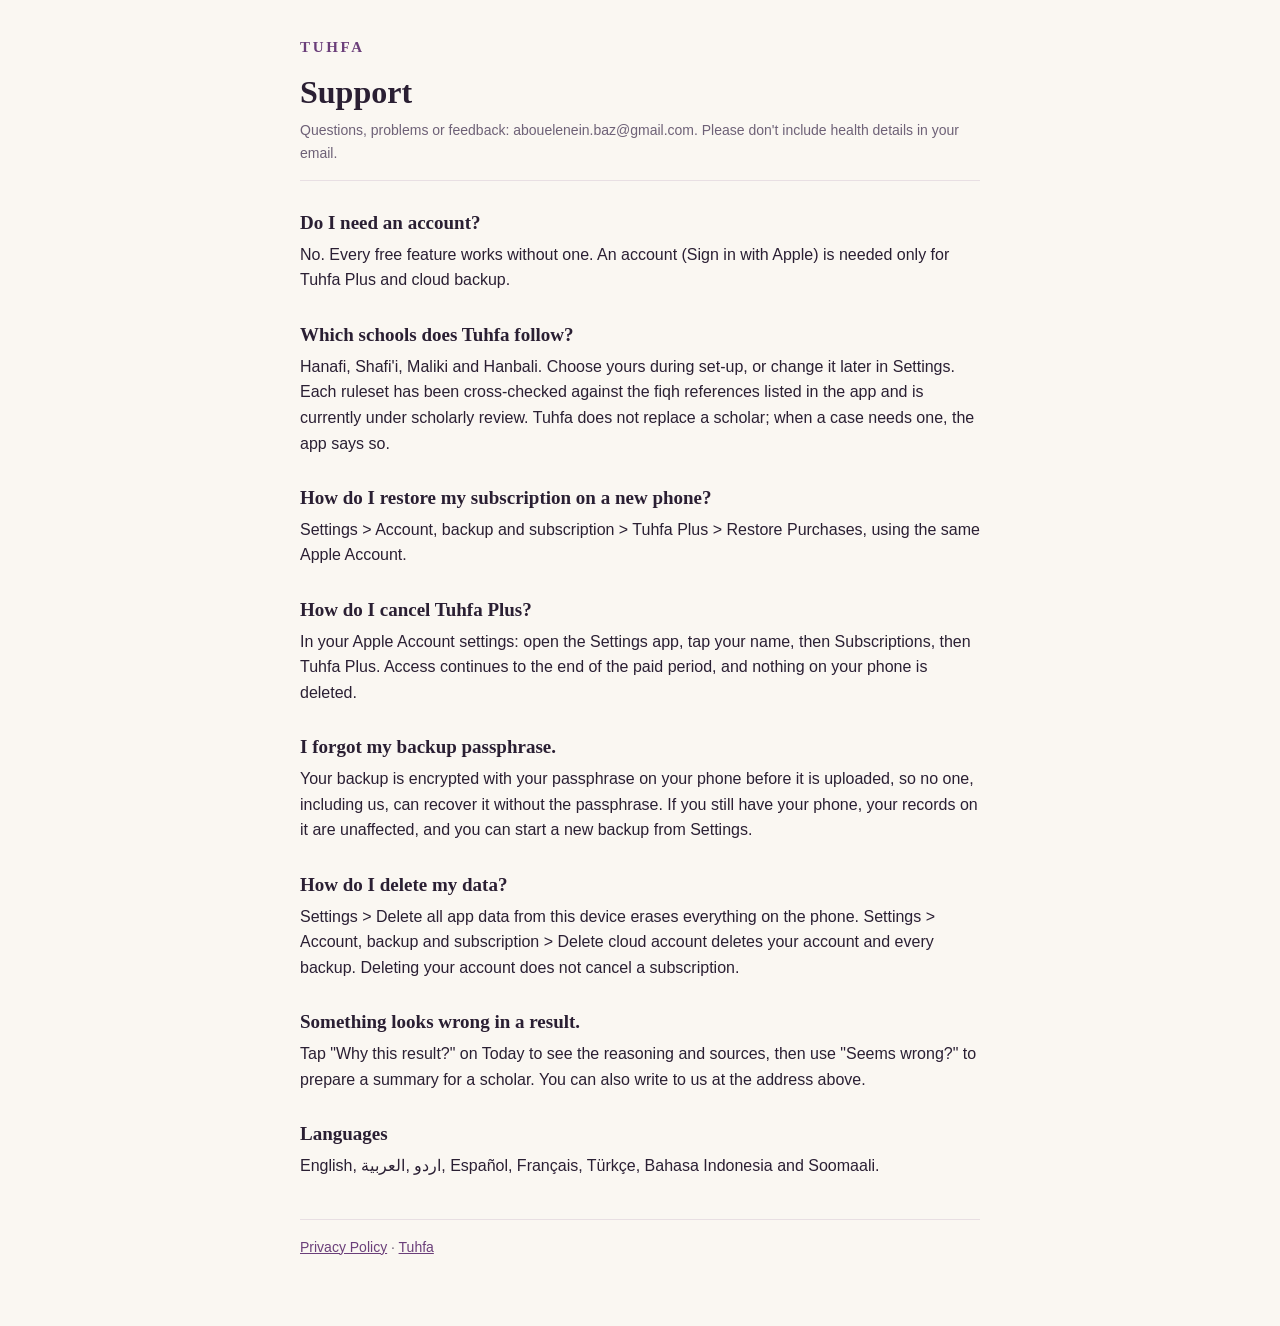
==== support.html @ 00811b8e "Tuhfa privacy policy and support pages Co-Authored-By: Claude Opus 5.5 <noreply@anthropic.com>" ====
<!doctype html>
<html lang="en">
<head>
<meta charset="utf-8">
<meta name="viewport" content="width=device-width, initial-scale=1">
<title>Support — Tuhfa</title>
<link rel="stylesheet" href="style.css">
</head>
<body>
<main>
<p class="brand"><a href="./">Tuhfa</a></p>
<h1>Support</h1>
<p class="meta">Questions, problems or feedback: <span class="mail">abouelenein.baz@gmail.com</span>. Please don't include health details in your email.</p>

<h2>Do I need an account?</h2>
<p>No. Every free feature works without one. An account (Sign in with Apple) is needed only for Tuhfa Plus and cloud backup.</p>

<h2>Which schools does Tuhfa follow?</h2>
<p>Hanafi, Shafi'i, Maliki and Hanbali. Choose yours during set-up, or change it later in Settings. Each ruleset has been cross-checked against the fiqh references listed in the app and is currently under scholarly review. Tuhfa does not replace a scholar; when a case needs one, the app says so.</p>

<h2>How do I restore my subscription on a new phone?</h2>
<p>Settings &gt; Account, backup and subscription &gt; Tuhfa Plus &gt; Restore Purchases, using the same Apple Account.</p>

<h2>How do I cancel Tuhfa Plus?</h2>
<p>In your Apple Account settings: open the Settings app, tap your name, then Subscriptions, then Tuhfa Plus. Access continues to the end of the paid period, and nothing on your phone is deleted.</p>

<h2>I forgot my backup passphrase.</h2>
<p>Your backup is encrypted with your passphrase on your phone before it is uploaded, so no one, including us, can recover it without the passphrase. If you still have your phone, your records on it are unaffected, and you can start a new backup from Settings.</p>

<h2>How do I delete my data?</h2>
<p>Settings &gt; Delete all app data from this device erases everything on the phone. Settings &gt; Account, backup and subscription &gt; Delete cloud account deletes your account and every backup. Deleting your account does not cancel a subscription.</p>

<h2>Something looks wrong in a result.</h2>
<p>Tap "Why this result?" on Today to see the reasoning and sources, then use "Seems wrong?" to prepare a summary for a scholar. You can also write to us at the address above.</p>

<h2>Languages</h2>
<p>English, <span lang="ar" dir="rtl">العربية</span>, <span lang="ur" dir="rtl">اردو</span>, Español, Français, Türkçe, Bahasa Indonesia and Soomaali.</p>

<p class="foot"><a href="privacy.html">Privacy Policy</a> · <a href="./">Tuhfa</a></p>
</main>
</body>
</html>
---- style.css ----
:root {
  --bg: #FAF7F2; --ink: #2A1F33; --muted: #6E6177; --accent: #6B3F7A; --line: #E8DFE3;
  color-scheme: light;
}
@media (prefers-color-scheme: dark) {
  :root { --bg: #17131D; --ink: #F1EBF3; --muted: #B3A7BB; --accent: #D9A8E6; --line: #352C40; color-scheme: dark; }
}
* { box-sizing: border-box; }
body {
  margin: 0; background: var(--bg); color: var(--ink);
  font: 16px/1.6 -apple-system, BlinkMacSystemFont, "Segoe UI", "Noto Sans", "Noto Sans Arabic", sans-serif;
  padding: 40px max(16px, env(safe-area-inset-right)) 56px max(16px, env(safe-area-inset-left));
}
main { max-width: 680px; margin: 0 auto; }
.brand { font: 600 15px/1 Georgia, "Times New Roman", serif; letter-spacing: .18em; text-transform: uppercase; color: var(--accent); margin: 0 0 18px; }
.brand a { color: inherit; text-decoration: none; }
h1 { font: 600 32px/1.2 Georgia, "Times New Roman", serif; margin: 0 0 8px; text-wrap: balance; }
h2 { font: 600 19px/1.3 Georgia, "Times New Roman", serif; margin: 30px 0 6px; }
p, li { margin: 0 0 12px; }
.meta { color: var(--muted); font-size: 14px; border-bottom: 1px solid var(--line); padding-bottom: 16px; }
.mail { user-select: all; }
a { color: var(--accent); }
a:focus-visible { outline: 2px solid var(--accent); outline-offset: 2px; }
.links { padding-left: 18px; }
.foot { margin-top: 40px; border-top: 1px solid var(--line); padding-top: 16px; font-size: 14px; color: var(--muted); }
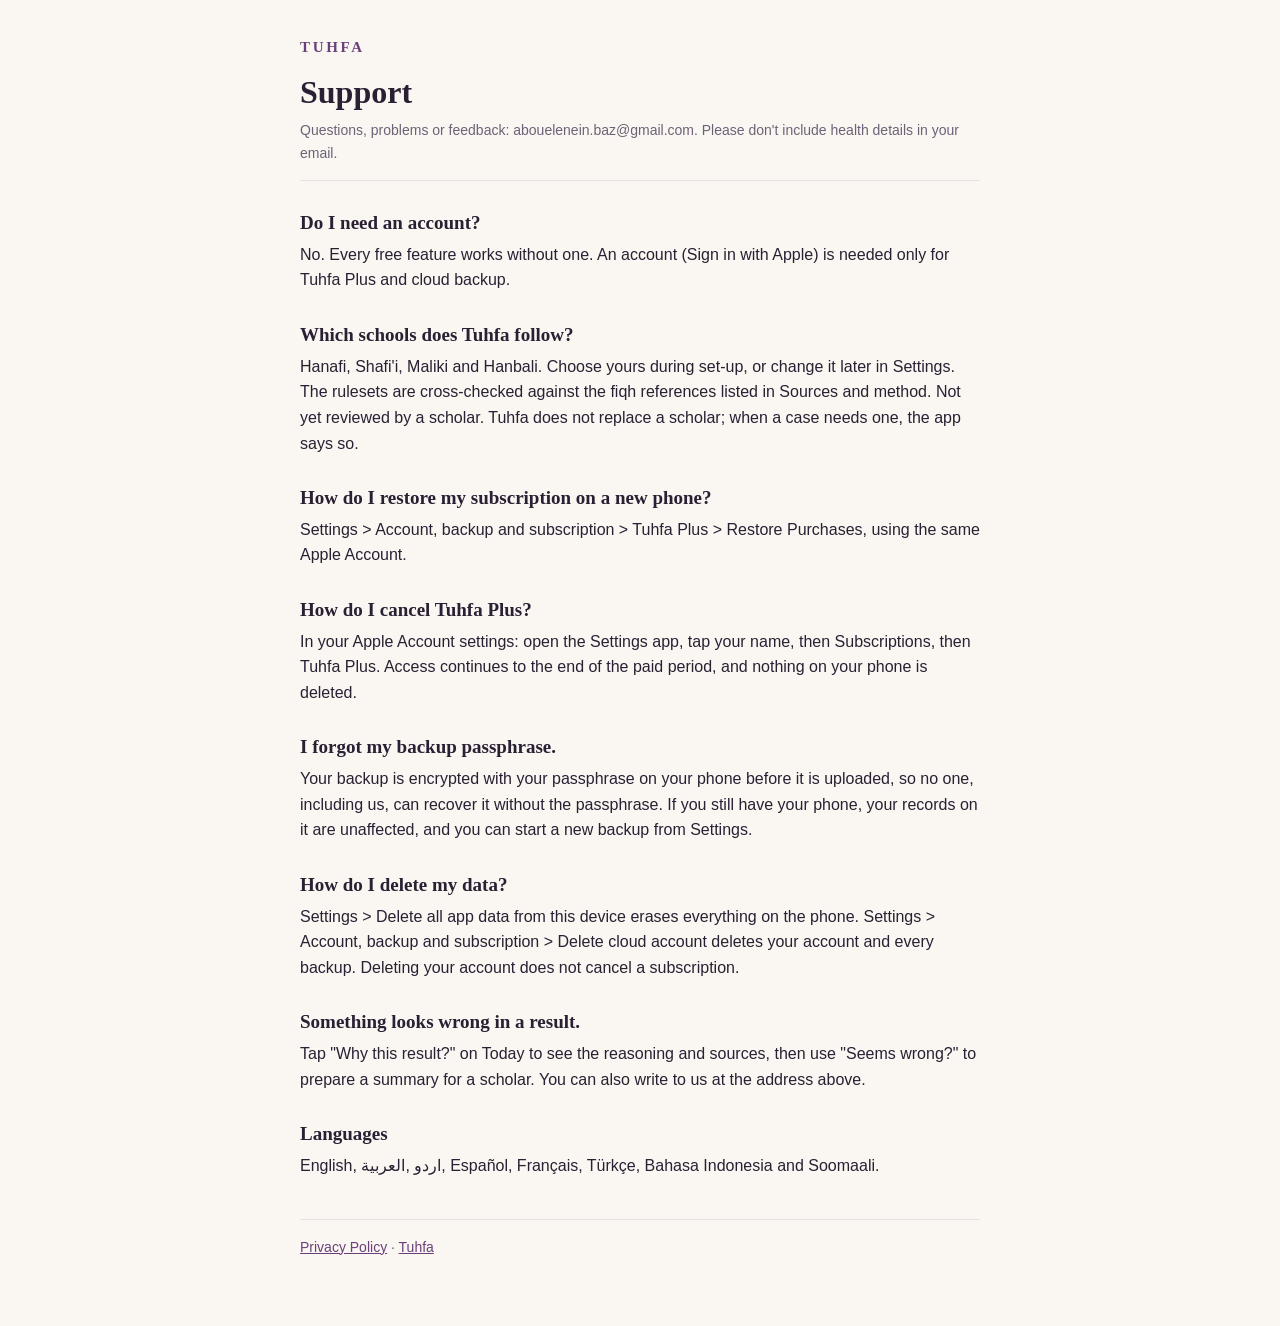
==== commit 9fc5a3bb: "Support page: review status per D-106 (not yet reviewed by a scholar) Co-Authored-By: Claude Opus 5." ====
--- a/support.html
+++ b/support.html
@@ -16,7 +16,7 @@
 <p>No. Every free feature works without one. An account (Sign in with Apple) is needed only for Tuhfa Plus and cloud backup.</p>
 
 <h2>Which schools does Tuhfa follow?</h2>
-<p>Hanafi, Shafi'i, Maliki and Hanbali. Choose yours during set-up, or change it later in Settings. Each ruleset has been cross-checked against the fiqh references listed in the app and is currently under scholarly review. Tuhfa does not replace a scholar; when a case needs one, the app says so.</p>
+<p>Hanafi, Shafi'i, Maliki and Hanbali. Choose yours during set-up, or change it later in Settings. The rulesets are cross-checked against the fiqh references listed in Sources and method. Not yet reviewed by a scholar. Tuhfa does not replace a scholar; when a case needs one, the app says so.</p>
 
 <h2>How do I restore my subscription on a new phone?</h2>
 <p>Settings &gt; Account, backup and subscription &gt; Tuhfa Plus &gt; Restore Purchases, using the same Apple Account.</p>
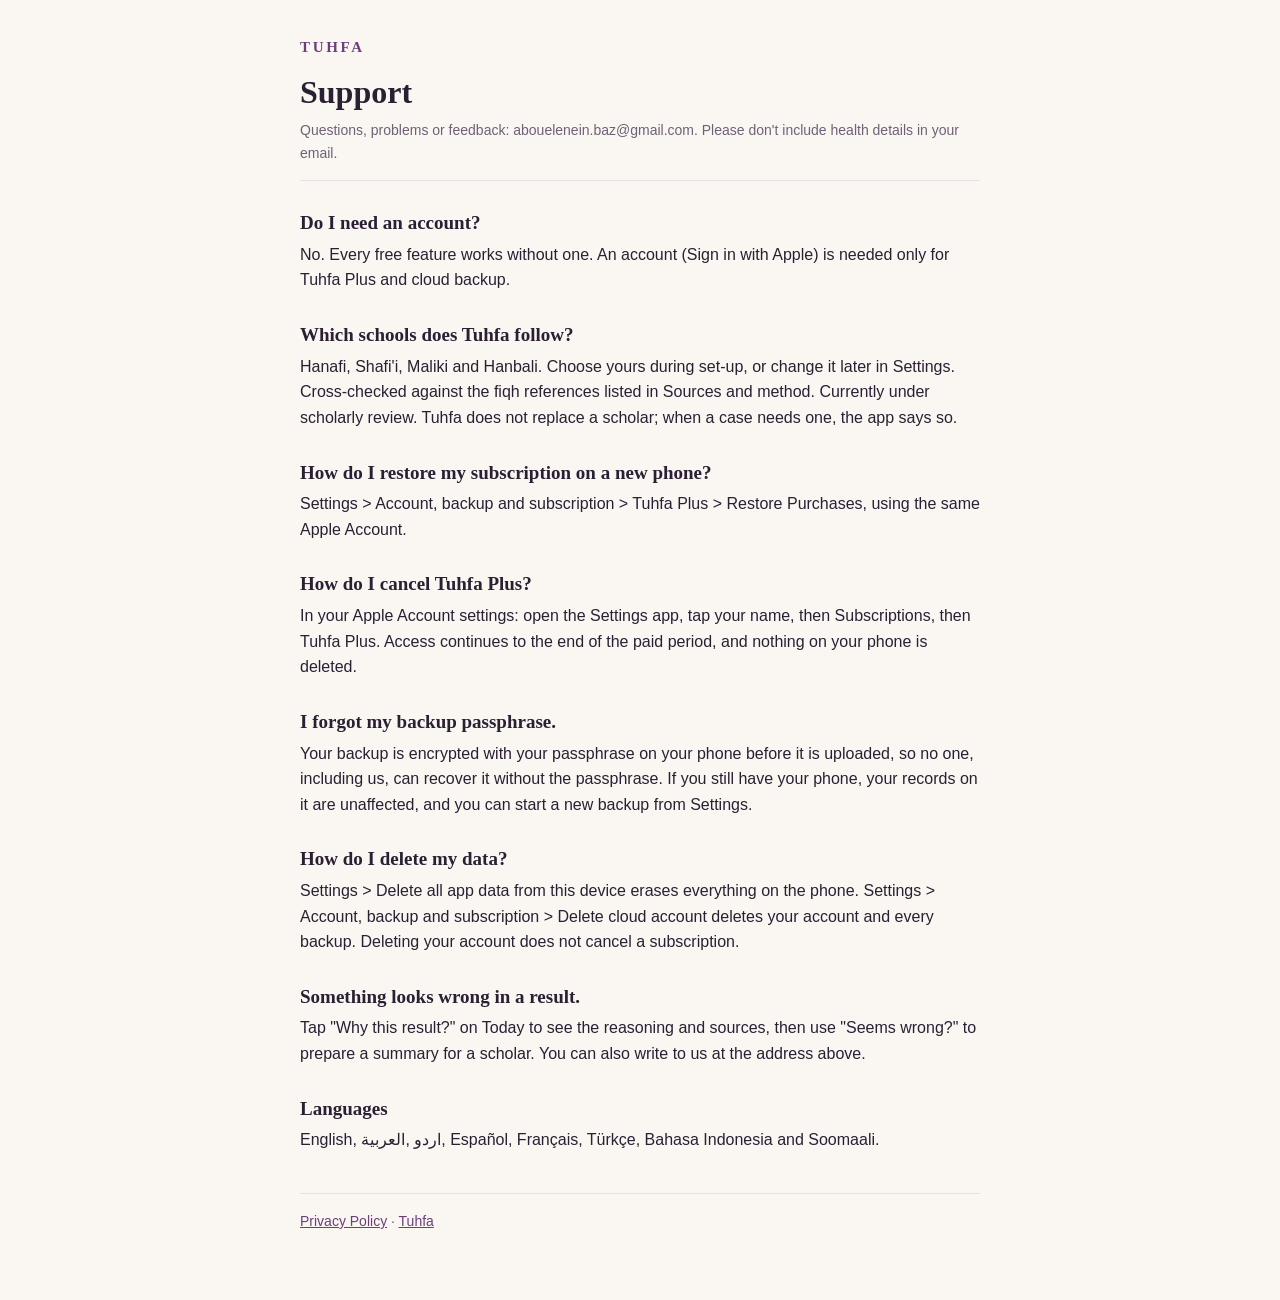
==== commit 7b7b4e50: "Support page: review status per D-106 as revised by the owner Co-Authored-By: Claude Opus 5.5 <norep" ====
--- a/support.html
+++ b/support.html
@@ -16,7 +16,7 @@
 <p>No. Every free feature works without one. An account (Sign in with Apple) is needed only for Tuhfa Plus and cloud backup.</p>
 
 <h2>Which schools does Tuhfa follow?</h2>
-<p>Hanafi, Shafi'i, Maliki and Hanbali. Choose yours during set-up, or change it later in Settings. The rulesets are cross-checked against the fiqh references listed in Sources and method. Not yet reviewed by a scholar. Tuhfa does not replace a scholar; when a case needs one, the app says so.</p>
+<p>Hanafi, Shafi'i, Maliki and Hanbali. Choose yours during set-up, or change it later in Settings. Cross-checked against the fiqh references listed in Sources and method. Currently under scholarly review. Tuhfa does not replace a scholar; when a case needs one, the app says so.</p>
 
 <h2>How do I restore my subscription on a new phone?</h2>
 <p>Settings &gt; Account, backup and subscription &gt; Tuhfa Plus &gt; Restore Purchases, using the same Apple Account.</p>
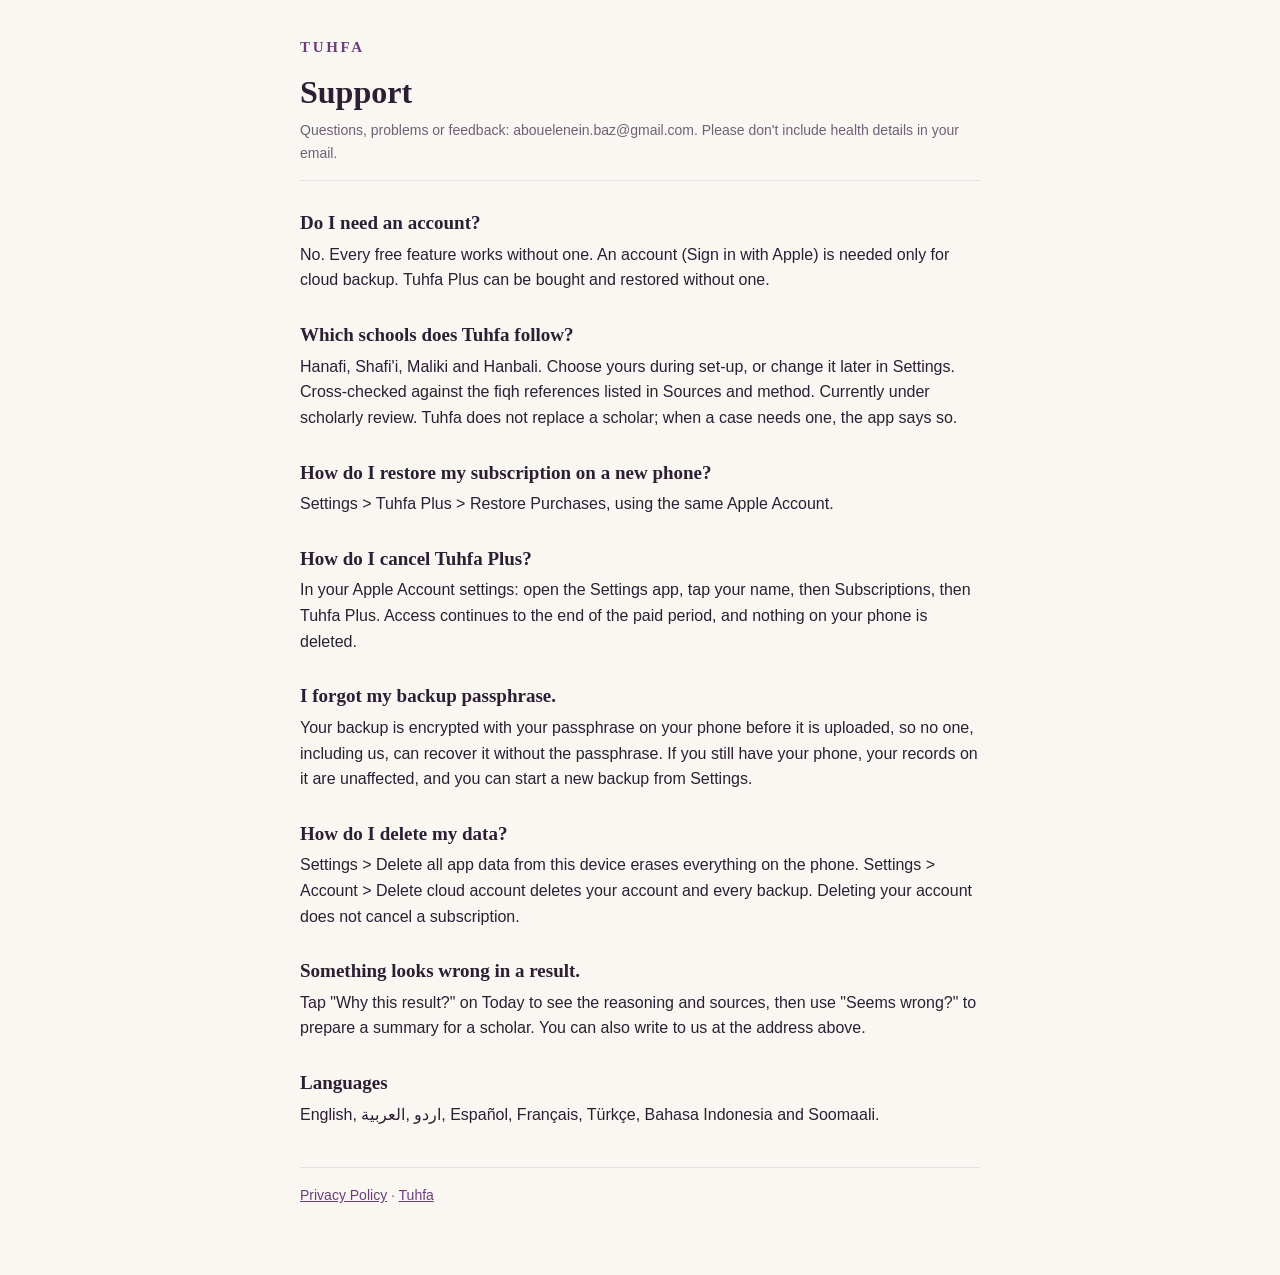
==== commit f2e2dde4: "Support and privacy pages: Plus needs no account (Tuhfa 1.1, D-134/D-135) Support: an account is nee" ====
--- a/support.html
+++ b/support.html
@@ -13,13 +13,13 @@
 <p class="meta">Questions, problems or feedback: <span class="mail">abouelenein.baz@gmail.com</span>. Please don't include health details in your email.</p>
 
 <h2>Do I need an account?</h2>
-<p>No. Every free feature works without one. An account (Sign in with Apple) is needed only for Tuhfa Plus and cloud backup.</p>
+<p>No. Every free feature works without one. An account (Sign in with Apple) is needed only for cloud backup. Tuhfa Plus can be bought and restored without one.</p>
 
 <h2>Which schools does Tuhfa follow?</h2>
 <p>Hanafi, Shafi'i, Maliki and Hanbali. Choose yours during set-up, or change it later in Settings. Cross-checked against the fiqh references listed in Sources and method. Currently under scholarly review. Tuhfa does not replace a scholar; when a case needs one, the app says so.</p>
 
 <h2>How do I restore my subscription on a new phone?</h2>
-<p>Settings &gt; Account, backup and subscription &gt; Tuhfa Plus &gt; Restore Purchases, using the same Apple Account.</p>
+<p>Settings &gt; Tuhfa Plus &gt; Restore Purchases, using the same Apple Account.</p>
 
 <h2>How do I cancel Tuhfa Plus?</h2>
 <p>In your Apple Account settings: open the Settings app, tap your name, then Subscriptions, then Tuhfa Plus. Access continues to the end of the paid period, and nothing on your phone is deleted.</p>
@@ -28,7 +28,7 @@
 <p>Your backup is encrypted with your passphrase on your phone before it is uploaded, so no one, including us, can recover it without the passphrase. If you still have your phone, your records on it are unaffected, and you can start a new backup from Settings.</p>
 
 <h2>How do I delete my data?</h2>
-<p>Settings &gt; Delete all app data from this device erases everything on the phone. Settings &gt; Account, backup and subscription &gt; Delete cloud account deletes your account and every backup. Deleting your account does not cancel a subscription.</p>
+<p>Settings &gt; Delete all app data from this device erases everything on the phone. Settings &gt; Account &gt; Delete cloud account deletes your account and every backup. Deleting your account does not cancel a subscription.</p>
 
 <h2>Something looks wrong in a result.</h2>
 <p>Tap "Why this result?" on Today to see the reasoning and sources, then use "Seems wrong?" to prepare a summary for a scholar. You can also write to us at the address above.</p>
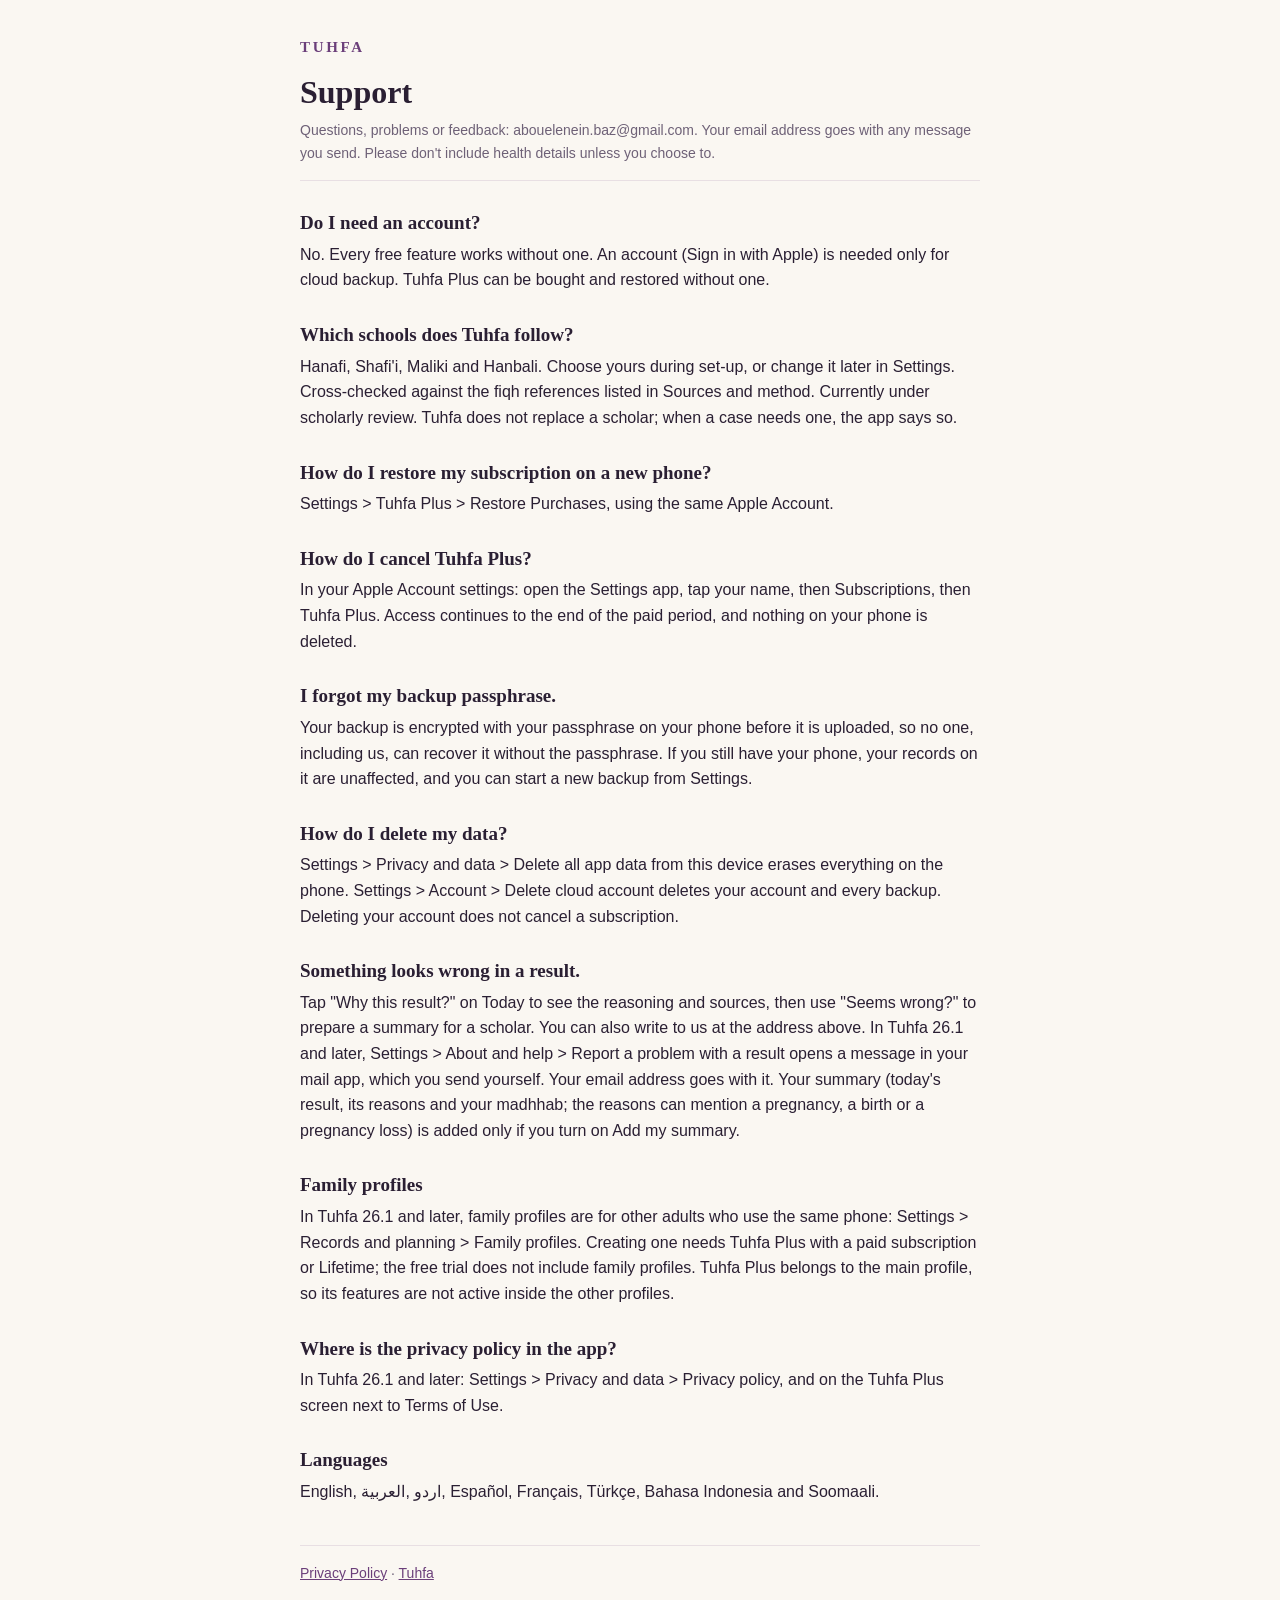
==== commit f03b39e8: "Privacy and support pages: factual fixes for Tuhfa 26.1 Privacy policy (effective 22 November 2026):" ====
--- a/support.html
+++ b/support.html
@@ -10,7 +10,7 @@
 <main>
 <p class="brand"><a href="./">Tuhfa</a></p>
 <h1>Support</h1>
-<p class="meta">Questions, problems or feedback: <span class="mail">abouelenein.baz@gmail.com</span>. Please don't include health details in your email.</p>
+<p class="meta">Questions, problems or feedback: <span class="mail">abouelenein.baz@gmail.com</span>. Your email address goes with any message you send. Please don't include health details unless you choose to.</p>
 
 <h2>Do I need an account?</h2>
 <p>No. Every free feature works without one. An account (Sign in with Apple) is needed only for cloud backup. Tuhfa Plus can be bought and restored without one.</p>
@@ -28,10 +28,16 @@
 <p>Your backup is encrypted with your passphrase on your phone before it is uploaded, so no one, including us, can recover it without the passphrase. If you still have your phone, your records on it are unaffected, and you can start a new backup from Settings.</p>
 
 <h2>How do I delete my data?</h2>
-<p>Settings &gt; Delete all app data from this device erases everything on the phone. Settings &gt; Account &gt; Delete cloud account deletes your account and every backup. Deleting your account does not cancel a subscription.</p>
+<p>Settings &gt; Privacy and data &gt; Delete all app data from this device erases everything on the phone. Settings &gt; Account &gt; Delete cloud account deletes your account and every backup. Deleting your account does not cancel a subscription.</p>
 
 <h2>Something looks wrong in a result.</h2>
-<p>Tap "Why this result?" on Today to see the reasoning and sources, then use "Seems wrong?" to prepare a summary for a scholar. You can also write to us at the address above.</p>
+<p>Tap "Why this result?" on Today to see the reasoning and sources, then use "Seems wrong?" to prepare a summary for a scholar. You can also write to us at the address above. In Tuhfa 26.1 and later, Settings &gt; About and help &gt; Report a problem with a result opens a message in your mail app, which you send yourself. Your email address goes with it. Your summary (today's result, its reasons and your madhhab; the reasons can mention a pregnancy, a birth or a pregnancy loss) is added only if you turn on Add my summary.</p>
+
+<h2>Family profiles</h2>
+<p>In Tuhfa 26.1 and later, family profiles are for other adults who use the same phone: Settings &gt; Records and planning &gt; Family profiles. Creating one needs Tuhfa Plus with a paid subscription or Lifetime; the free trial does not include family profiles. Tuhfa Plus belongs to the main profile, so its features are not active inside the other profiles.</p>
+
+<h2>Where is the privacy policy in the app?</h2>
+<p>In Tuhfa 26.1 and later: Settings &gt; Privacy and data &gt; Privacy policy, and on the Tuhfa Plus screen next to Terms of Use.</p>
 
 <h2>Languages</h2>
 <p>English, <span lang="ar" dir="rtl">العربية</span>, <span lang="ur" dir="rtl">اردو</span>, Español, Français, Türkçe, Bahasa Indonesia and Soomaali.</p>
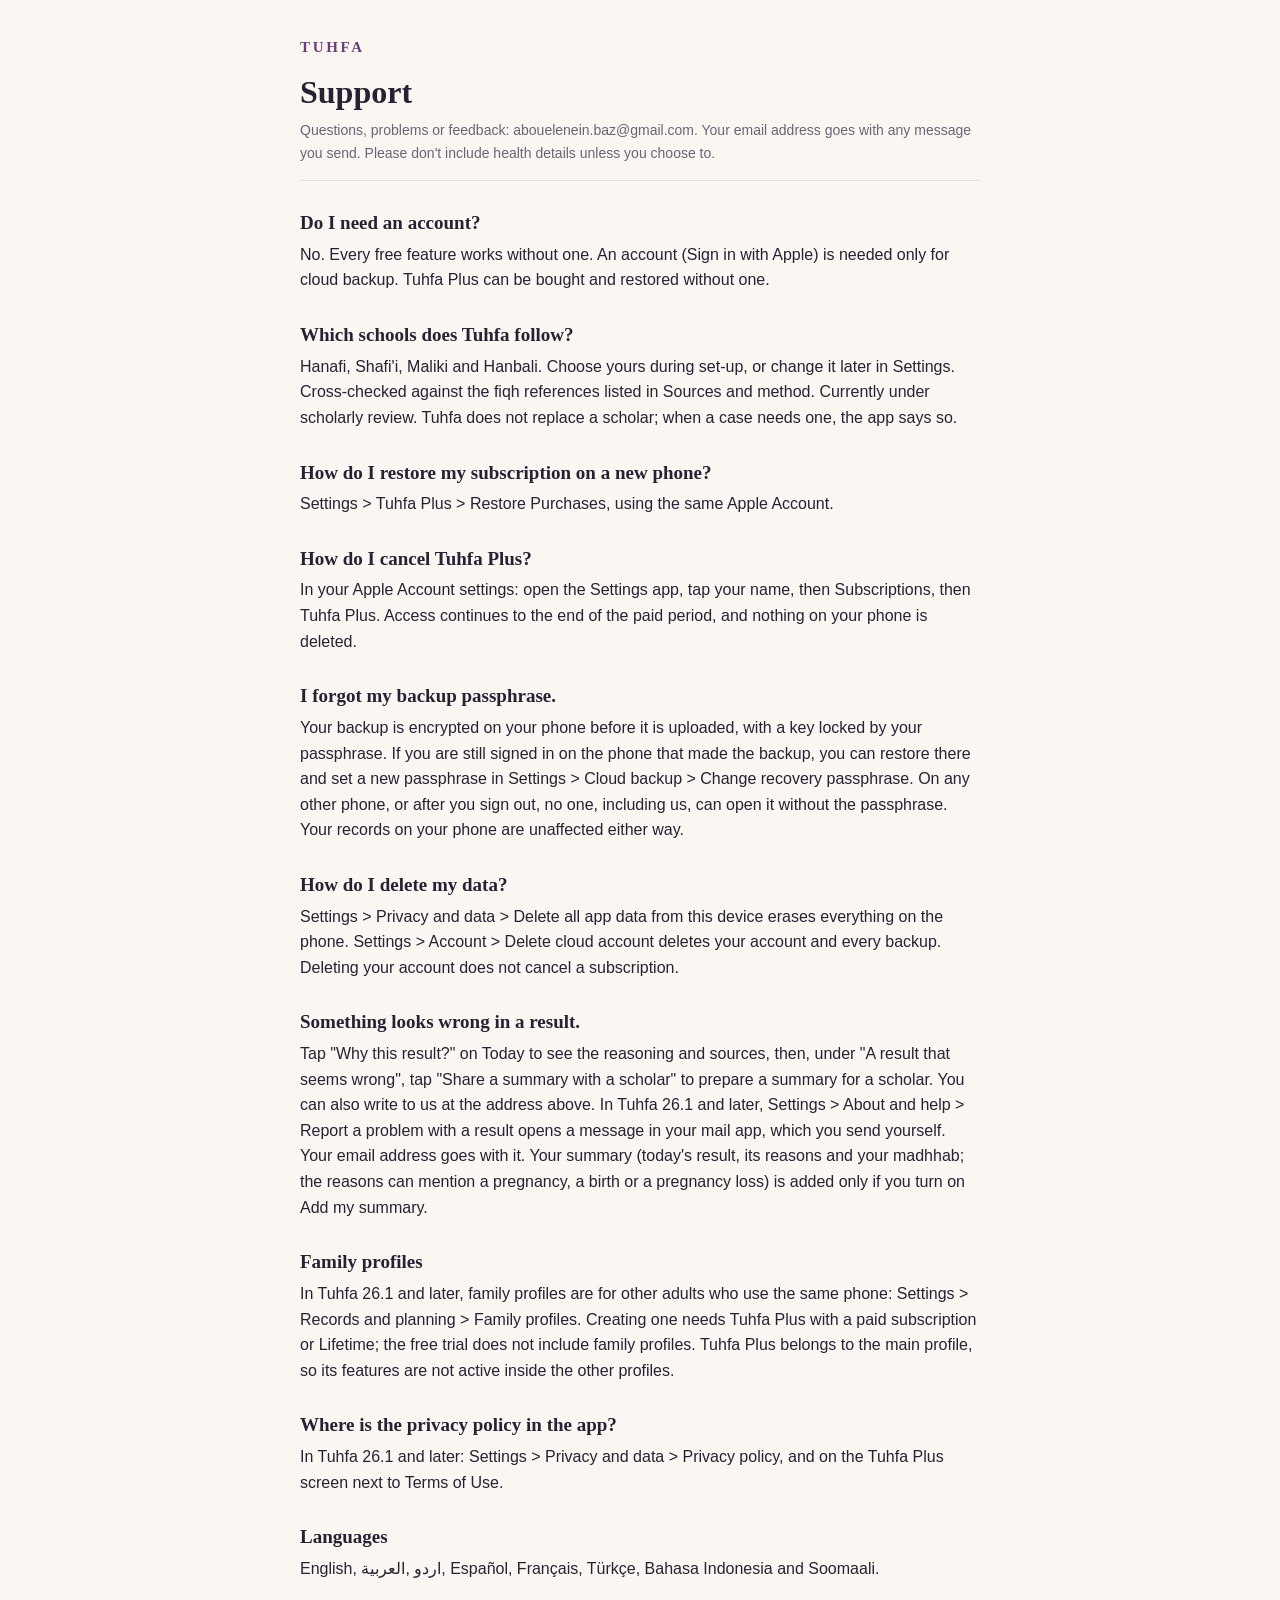
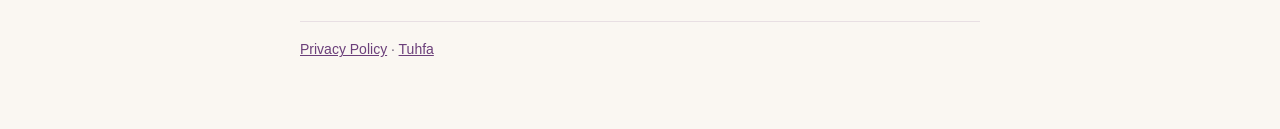
==== commit f461bc6a: "Support and privacy: passphrase and restore wording matches the app; real Why-screen labels; text su" ====
--- a/support.html
+++ b/support.html
@@ -25,13 +25,13 @@
 <p>In your Apple Account settings: open the Settings app, tap your name, then Subscriptions, then Tuhfa Plus. Access continues to the end of the paid period, and nothing on your phone is deleted.</p>
 
 <h2>I forgot my backup passphrase.</h2>
-<p>Your backup is encrypted with your passphrase on your phone before it is uploaded, so no one, including us, can recover it without the passphrase. If you still have your phone, your records on it are unaffected, and you can start a new backup from Settings.</p>
+<p>Your backup is encrypted on your phone before it is uploaded, with a key locked by your passphrase. If you are still signed in on the phone that made the backup, you can restore there and set a new passphrase in Settings &gt; Cloud backup &gt; Change recovery passphrase. On any other phone, or after you sign out, no one, including us, can open it without the passphrase. Your records on your phone are unaffected either way.</p>
 
 <h2>How do I delete my data?</h2>
 <p>Settings &gt; Privacy and data &gt; Delete all app data from this device erases everything on the phone. Settings &gt; Account &gt; Delete cloud account deletes your account and every backup. Deleting your account does not cancel a subscription.</p>
 
 <h2>Something looks wrong in a result.</h2>
-<p>Tap "Why this result?" on Today to see the reasoning and sources, then use "Seems wrong?" to prepare a summary for a scholar. You can also write to us at the address above. In Tuhfa 26.1 and later, Settings &gt; About and help &gt; Report a problem with a result opens a message in your mail app, which you send yourself. Your email address goes with it. Your summary (today's result, its reasons and your madhhab; the reasons can mention a pregnancy, a birth or a pregnancy loss) is added only if you turn on Add my summary.</p>
+<p>Tap "Why this result?" on Today to see the reasoning and sources, then, under "A result that seems wrong", tap "Share a summary with a scholar" to prepare a summary for a scholar. You can also write to us at the address above. In Tuhfa 26.1 and later, Settings &gt; About and help &gt; Report a problem with a result opens a message in your mail app, which you send yourself. Your email address goes with it. Your summary (today's result, its reasons and your madhhab; the reasons can mention a pregnancy, a birth or a pregnancy loss) is added only if you turn on Add my summary.</p>
 
 <h2>Family profiles</h2>
 <p>In Tuhfa 26.1 and later, family profiles are for other adults who use the same phone: Settings &gt; Records and planning &gt; Family profiles. Creating one needs Tuhfa Plus with a paid subscription or Lifetime; the free trial does not include family profiles. Tuhfa Plus belongs to the main profile, so its features are not active inside the other profiles.</p>
--- a/style.css
+++ b/style.css
@@ -16,6 +16,7 @@
 .brand a { color: inherit; text-decoration: none; }
 h1 { font: 600 32px/1.2 Georgia, "Times New Roman", serif; margin: 0 0 8px; text-wrap: balance; }
 h2 { font: 600 19px/1.3 Georgia, "Times New Roman", serif; margin: 30px 0 6px; }
+h3 { font: 600 16px/1.4 -apple-system, BlinkMacSystemFont, "Segoe UI", "Noto Sans", sans-serif; margin: 18px 0 4px; }
 p, li { margin: 0 0 12px; }
 .meta { color: var(--muted); font-size: 14px; border-bottom: 1px solid var(--line); padding-bottom: 16px; }
 .mail { user-select: all; }
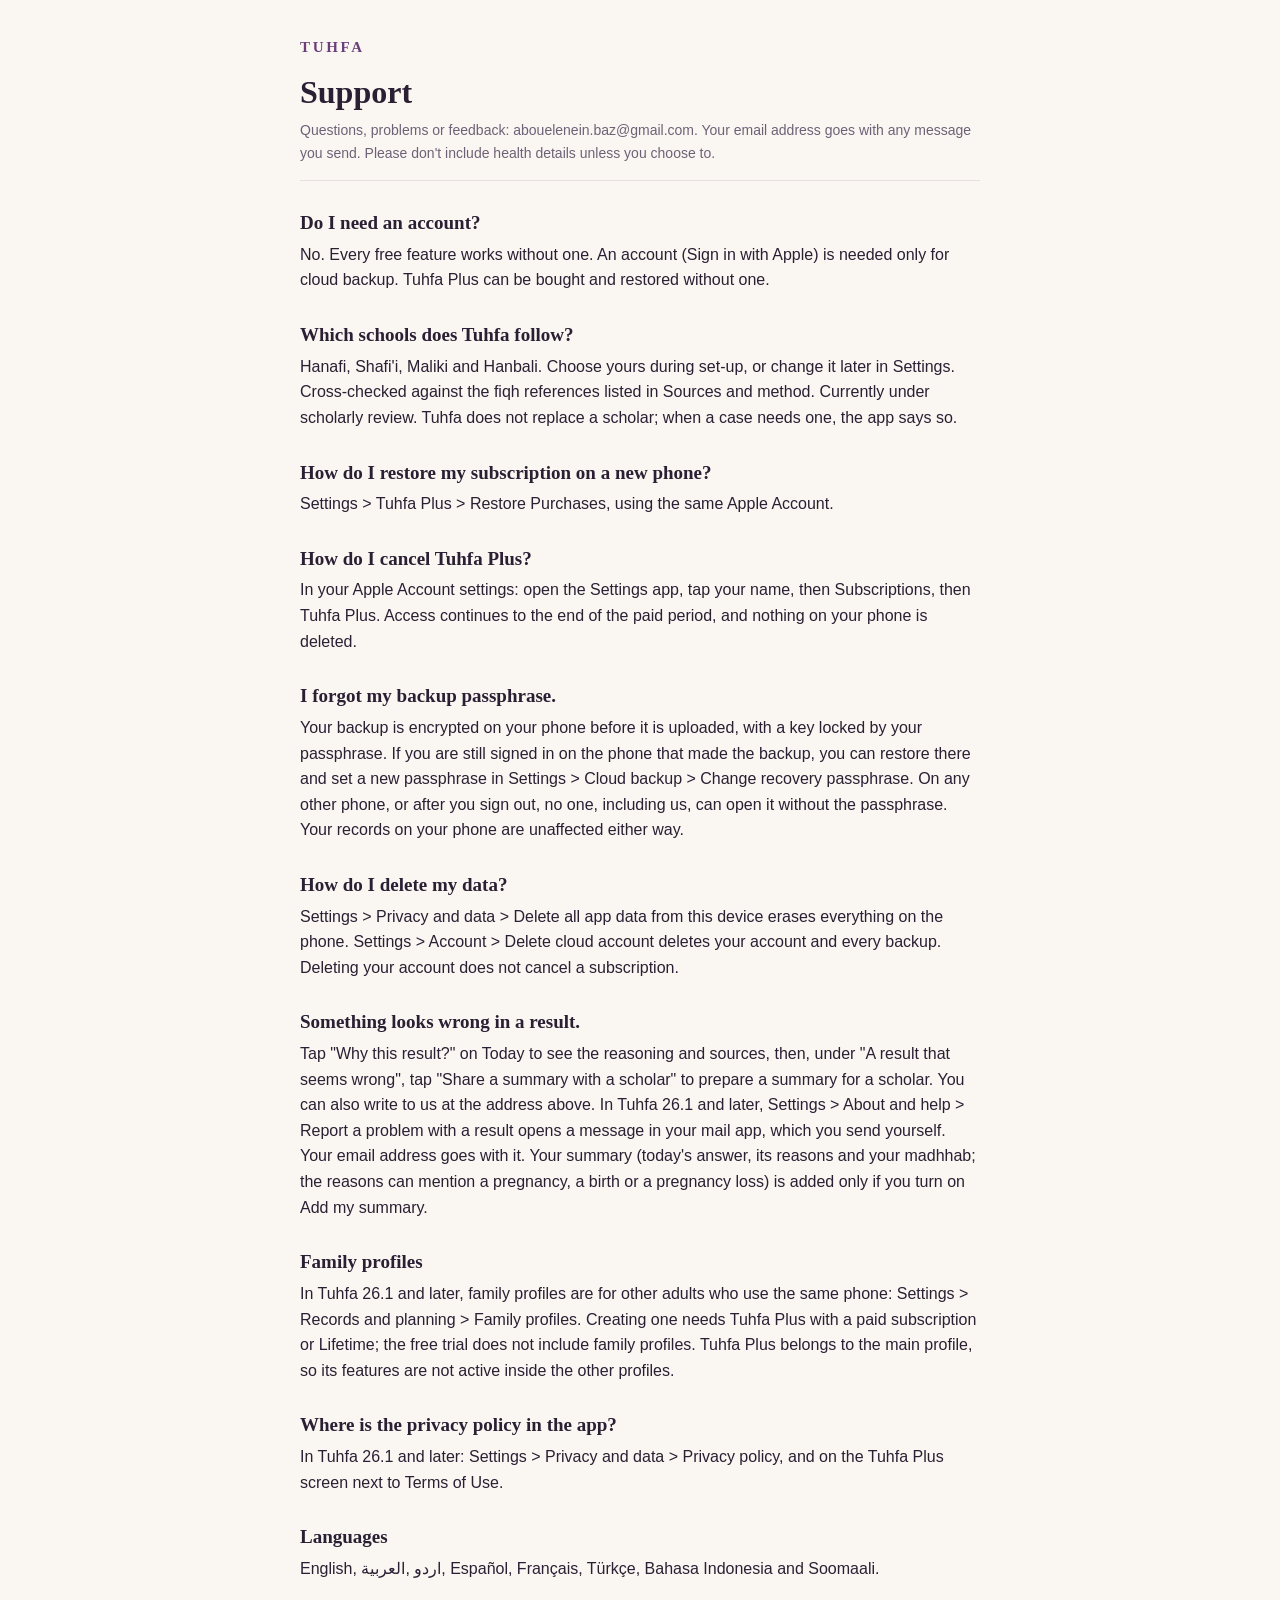
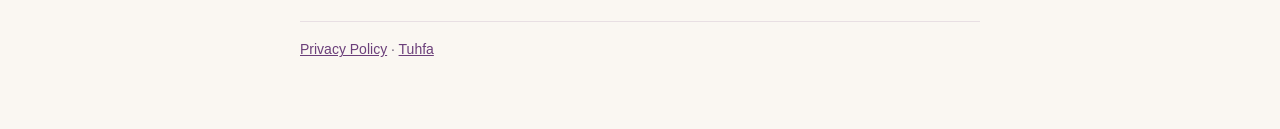
==== commit 185316f8: "Privacy: RevenueCat also starts when Tuhfa Plus is on this device; use the app's term "today's answe" ====
--- a/support.html
+++ b/support.html
@@ -31,7 +31,7 @@
 <p>Settings &gt; Privacy and data &gt; Delete all app data from this device erases everything on the phone. Settings &gt; Account &gt; Delete cloud account deletes your account and every backup. Deleting your account does not cancel a subscription.</p>
 
 <h2>Something looks wrong in a result.</h2>
-<p>Tap "Why this result?" on Today to see the reasoning and sources, then, under "A result that seems wrong", tap "Share a summary with a scholar" to prepare a summary for a scholar. You can also write to us at the address above. In Tuhfa 26.1 and later, Settings &gt; About and help &gt; Report a problem with a result opens a message in your mail app, which you send yourself. Your email address goes with it. Your summary (today's result, its reasons and your madhhab; the reasons can mention a pregnancy, a birth or a pregnancy loss) is added only if you turn on Add my summary.</p>
+<p>Tap "Why this result?" on Today to see the reasoning and sources, then, under "A result that seems wrong", tap "Share a summary with a scholar" to prepare a summary for a scholar. You can also write to us at the address above. In Tuhfa 26.1 and later, Settings &gt; About and help &gt; Report a problem with a result opens a message in your mail app, which you send yourself. Your email address goes with it. Your summary (today's answer, its reasons and your madhhab; the reasons can mention a pregnancy, a birth or a pregnancy loss) is added only if you turn on Add my summary.</p>
 
 <h2>Family profiles</h2>
 <p>In Tuhfa 26.1 and later, family profiles are for other adults who use the same phone: Settings &gt; Records and planning &gt; Family profiles. Creating one needs Tuhfa Plus with a paid subscription or Lifetime; the free trial does not include family profiles. Tuhfa Plus belongs to the main profile, so its features are not active inside the other profiles.</p>
